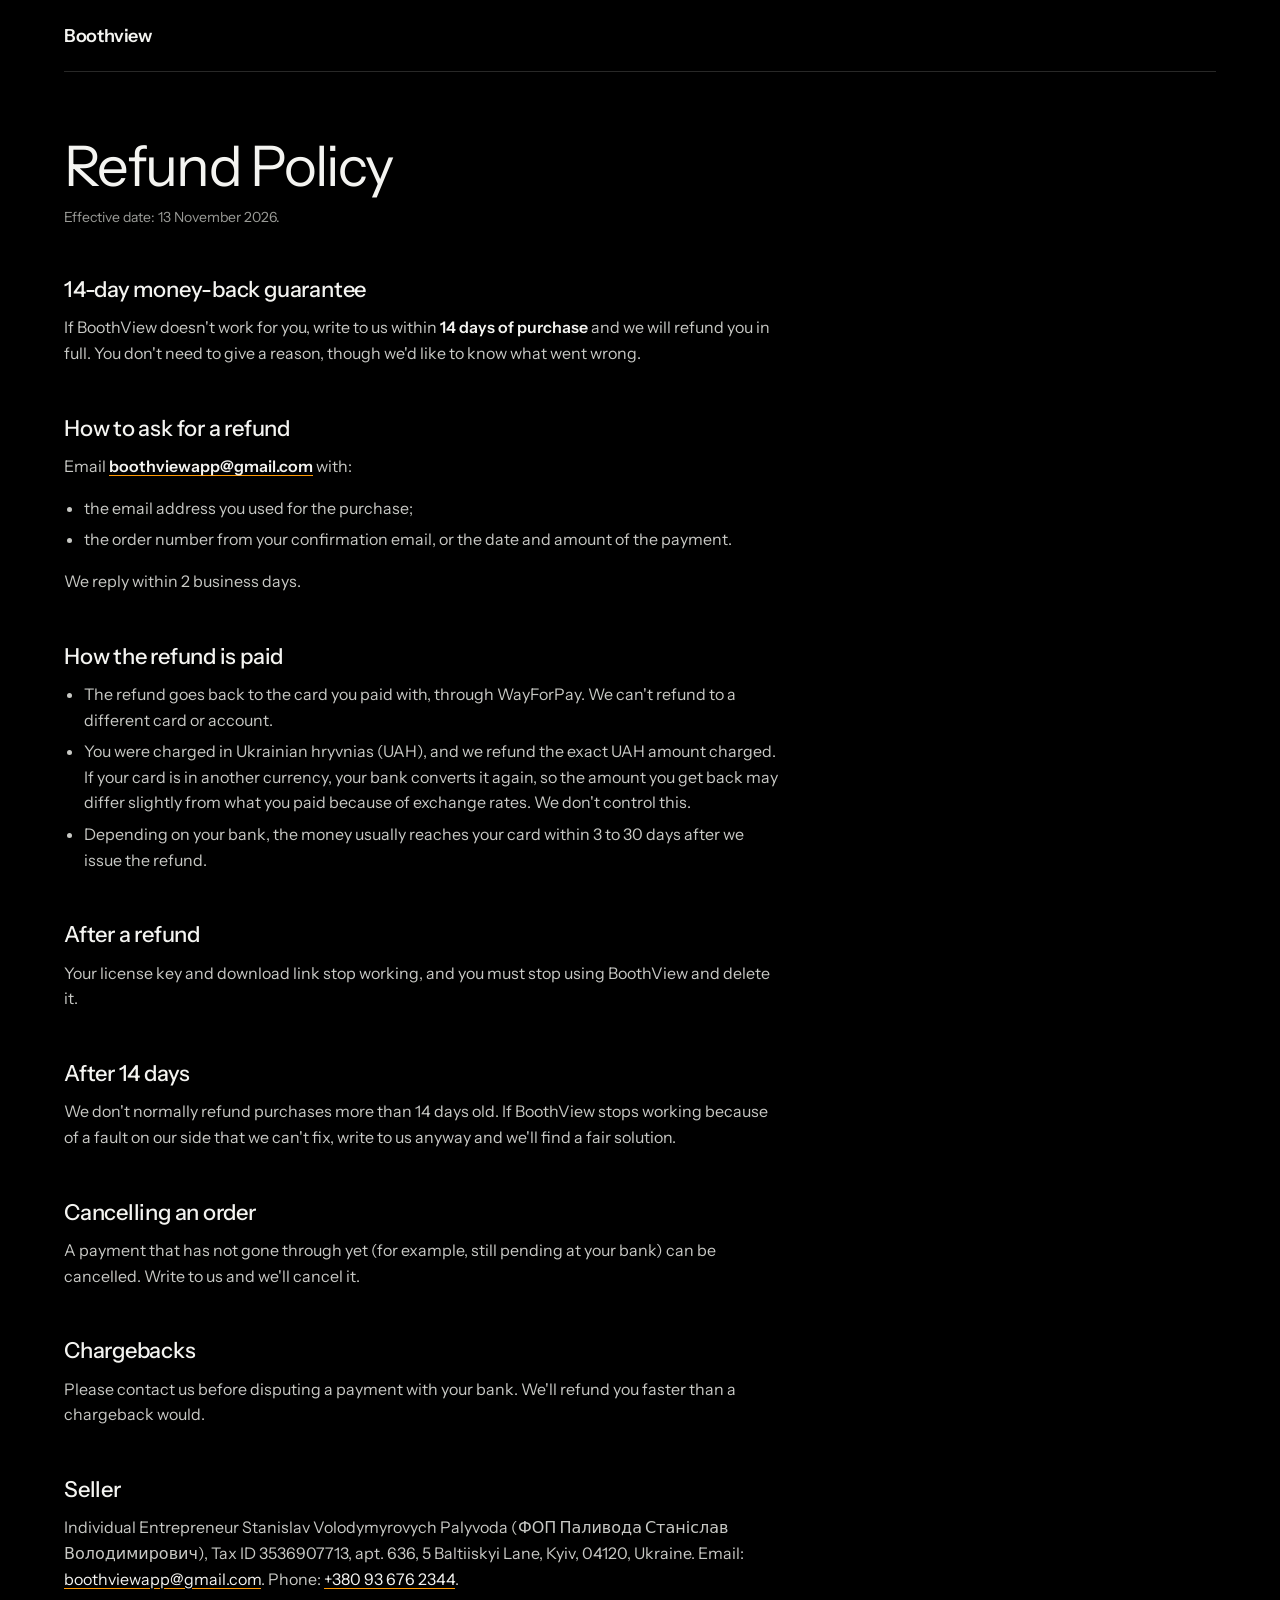
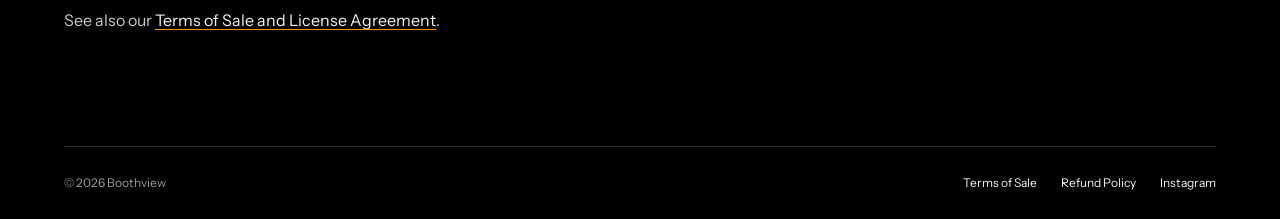
==== refund/index.html @ 2a2c098f "Terms of Sale and Refund Policy pages, footer links Co-Authored-By: Claude Opus 5.5 <noreply@anthrop" ====
<!doctype html>
<html lang="en">
<head>
<meta charset="utf-8">
<meta name="viewport" content="width=device-width, initial-scale=1">
<title>Refund Policy · Boothview</title>
<meta name="description" content="BoothView refund policy: 14-day money-back guarantee.">
<link rel="canonical" href="https://boothview.app/refund/">
<link rel="icon" href="/favicon.svg" type="image/svg+xml">
<link rel="apple-touch-icon" href="/apple-touch-icon.png">
<meta property="og:type" content="website">
<meta property="og:site_name" content="Boothview">
<meta property="og:title" content="Refund Policy · Boothview">
<meta property="og:url" content="https://boothview.app/refund/">
<meta property="og:image" content="https://boothview.app/og.png?v=2">
<meta name="twitter:card" content="summary_large_image">
<link rel="preconnect" href="https://fonts.googleapis.com">
<link rel="preconnect" href="https://fonts.gstatic.com" crossorigin>
<link rel="stylesheet" href="https://fonts.googleapis.com/css2?family=Instrument+Sans:wght@400;500;600&display=swap">
<link rel="stylesheet" href="/legal.css">
</head>
<body>
<header><a class="wm" href="/">Boothview</a></header>
<main>
<h1>Refund Policy</h1>
<p class="meta">Effective date: 13 November 2026.</p>

<h2>14-day money-back guarantee</h2>
<p>If BoothView doesn't work for you, write to us within <strong>14 days of purchase</strong> and we will refund you in full. You don't need to give a reason, though we'd like to know what went wrong.</p>

<h2>How to ask for a refund</h2>
<p>Email <strong><a href="mailto:boothviewapp@gmail.com">boothviewapp@gmail.com</a></strong> with:</p>
<ul>
  <li>the email address you used for the purchase;</li>
  <li>the order number from your confirmation email, or the date and amount of the payment.</li>
</ul>
<p>We reply within 2 business days.</p>

<h2>How the refund is paid</h2>
<ul>
  <li>The refund goes back to the card you paid with, through WayForPay. We can't refund to a different card or account.</li>
  <li>You were charged in Ukrainian hryvnias (UAH), and we refund the exact UAH amount charged. If your card is in another currency, your bank converts it again, so the amount you get back may differ slightly from what you paid because of exchange rates. We don't control this.</li>
  <li>Depending on your bank, the money usually reaches your card within 3 to 30 days after we issue the refund.</li>
</ul>

<h2>After a refund</h2>
<p>Your license key and download link stop working, and you must stop using BoothView and delete it.</p>

<h2>After 14 days</h2>
<p>We don't normally refund purchases more than 14 days old. If BoothView stops working because of a fault on our side that we can't fix, write to us anyway and we'll find a fair solution.</p>

<h2>Cancelling an order</h2>
<p>A payment that has not gone through yet (for example, still pending at your bank) can be cancelled. Write to us and we'll cancel it.</p>

<h2>Chargebacks</h2>
<p>Please contact us before disputing a payment with your bank. We'll refund you faster than a chargeback would.</p>

<h2>Seller</h2>
<p>Individual Entrepreneur Stanislav Volodymyrovych Palyvoda (ФОП Паливода Станіслав Володимирович), Tax ID 3536907713, apt. 636, 5 Baltiiskyi Lane, Kyiv, 04120, Ukraine. Email: <a href="mailto:boothviewapp@gmail.com">boothviewapp@gmail.com</a>. Phone: <a href="tel:+380936762344">+380 93 676 2344</a>.</p>

<p>See also our <a href="/terms/">Terms of Sale and License Agreement</a>.</p>
</main>
<footer>
  <span>© 2026 Boothview</span>
  <nav aria-label="Footer"><a href="/terms/">Terms of Sale</a><a href="/refund/" aria-current="page">Refund Policy</a><a href="https://instagram.com/boothviewapp" rel="me noopener" target="_blank">Instagram</a></nav>
</footer>
</body>
</html>
---- legal.css ----
/* terms and refund pages: same tokens as the home page */
:root {
  --black: #000;
  --fg: #f4f4f1;
  --dim: #9a9b97;
  --soft: #c8c9c5;
  --rule: rgba(244, 244, 241, .16);
  --accent: #ff9902;
  --sans: "Instrument Sans", system-ui, sans-serif;
  --pad: clamp(16px, 5vw, 64px);
  color-scheme: dark;
}
* { box-sizing: border-box; }
body { margin: 0; padding: 0 var(--pad); background: var(--black); color: var(--soft); font: 400 16px/1.6 var(--sans); -webkit-font-smoothing: antialiased; }
header, footer { display: flex; align-items: center; justify-content: space-between; gap: 16px; }
header { height: 72px; border-bottom: 1px solid var(--rule); }
.wm { font: 600 18px/1 var(--sans); letter-spacing: -.02em; color: var(--fg); text-decoration: none; }
main { max-width: 720px; padding: 64px 0 96px; }
h1 { margin: 0 0 8px; font: 400 clamp(36px, 6vw, 56px)/1.1 var(--sans); letter-spacing: -.03em; color: var(--fg); }
h2 { margin: 48px 0 12px; font: 500 22px/1.25 var(--sans); letter-spacing: -.01em; color: var(--fg); }
.meta { margin: 0 0 32px; font-size: 14px; color: var(--dim); }
p, ul { margin: 0 0 16px; }
ul { padding-left: 20px; }
li { margin-bottom: 6px; }
strong { color: var(--fg); font-weight: 600; }
a { color: var(--fg); text-decoration: underline; text-decoration-color: var(--accent); text-underline-offset: 3px; }
a:hover { color: var(--accent); }
a:focus-visible { outline: 2px solid var(--accent); outline-offset: 3px; border-radius: 4px; }
table { width: 100%; border-collapse: collapse; margin: 0 0 16px; }
th, td { padding: 12px 0; border-bottom: 1px solid var(--rule); text-align: left; vertical-align: top; }
th { width: 34%; padding-right: 16px; color: var(--fg); font-weight: 600; }
@media (max-width: 560px) { th, td { display: block; width: auto; } th { padding-bottom: 0; border: 0; } }
footer { flex-wrap: wrap; min-height: 72px; padding: 14px 0; border-top: 1px solid var(--rule); font-size: 12px; color: var(--dim); }
footer nav { display: flex; flex-wrap: wrap; gap: 0 24px; }
footer a { display: inline-flex; align-items: center; min-height: 44px; color: var(--fg); text-decoration: none; }
footer a:hover { color: var(--accent); }
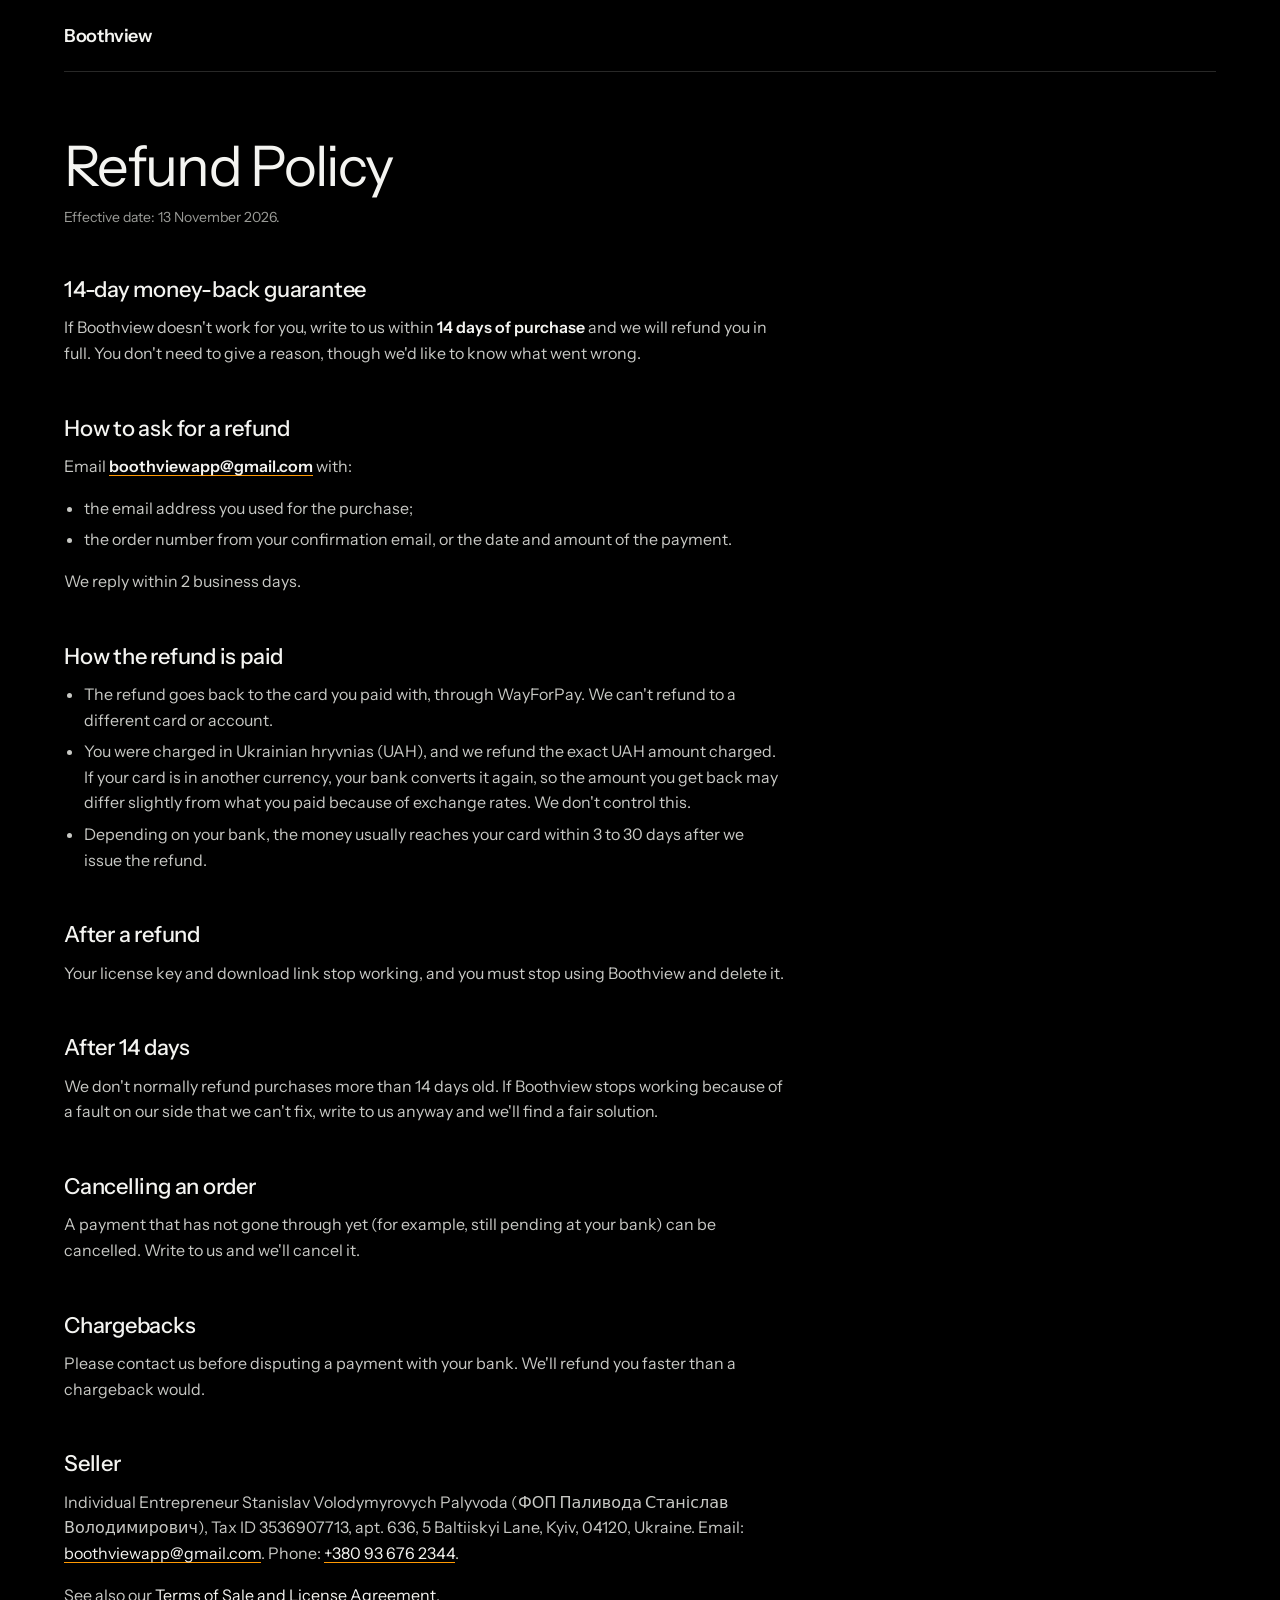
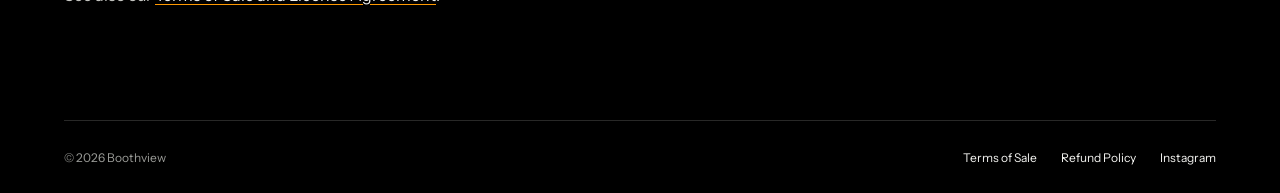
==== commit 226a3234: "Spell the name Boothview everywhere Co-Authored-By: Claude Opus 5.5 <noreply@anthropic.com>" ====
--- a/refund/index.html
+++ b/refund/index.html
@@ -4,7 +4,7 @@
 <meta charset="utf-8">
 <meta name="viewport" content="width=device-width, initial-scale=1">
 <title>Refund Policy · Boothview</title>
-<meta name="description" content="BoothView refund policy: 14-day money-back guarantee.">
+<meta name="description" content="Boothview refund policy: 14-day money-back guarantee.">
 <link rel="canonical" href="https://boothview.app/refund/">
 <link rel="icon" href="/favicon.svg" type="image/svg+xml">
 <link rel="apple-touch-icon" href="/apple-touch-icon.png">
@@ -26,7 +26,7 @@
 <p class="meta">Effective date: 13 November 2026.</p>
 
 <h2>14-day money-back guarantee</h2>
-<p>If BoothView doesn't work for you, write to us within <strong>14 days of purchase</strong> and we will refund you in full. You don't need to give a reason, though we'd like to know what went wrong.</p>
+<p>If Boothview doesn't work for you, write to us within <strong>14 days of purchase</strong> and we will refund you in full. You don't need to give a reason, though we'd like to know what went wrong.</p>
 
 <h2>How to ask for a refund</h2>
 <p>Email <strong><a href="mailto:boothviewapp@gmail.com">boothviewapp@gmail.com</a></strong> with:</p>
@@ -44,10 +44,10 @@
 </ul>
 
 <h2>After a refund</h2>
-<p>Your license key and download link stop working, and you must stop using BoothView and delete it.</p>
+<p>Your license key and download link stop working, and you must stop using Boothview and delete it.</p>
 
 <h2>After 14 days</h2>
-<p>We don't normally refund purchases more than 14 days old. If BoothView stops working because of a fault on our side that we can't fix, write to us anyway and we'll find a fair solution.</p>
+<p>We don't normally refund purchases more than 14 days old. If Boothview stops working because of a fault on our side that we can't fix, write to us anyway and we'll find a fair solution.</p>
 
 <h2>Cancelling an order</h2>
 <p>A payment that has not gone through yet (for example, still pending at your bank) can be cancelled. Write to us and we'll cancel it.</p>
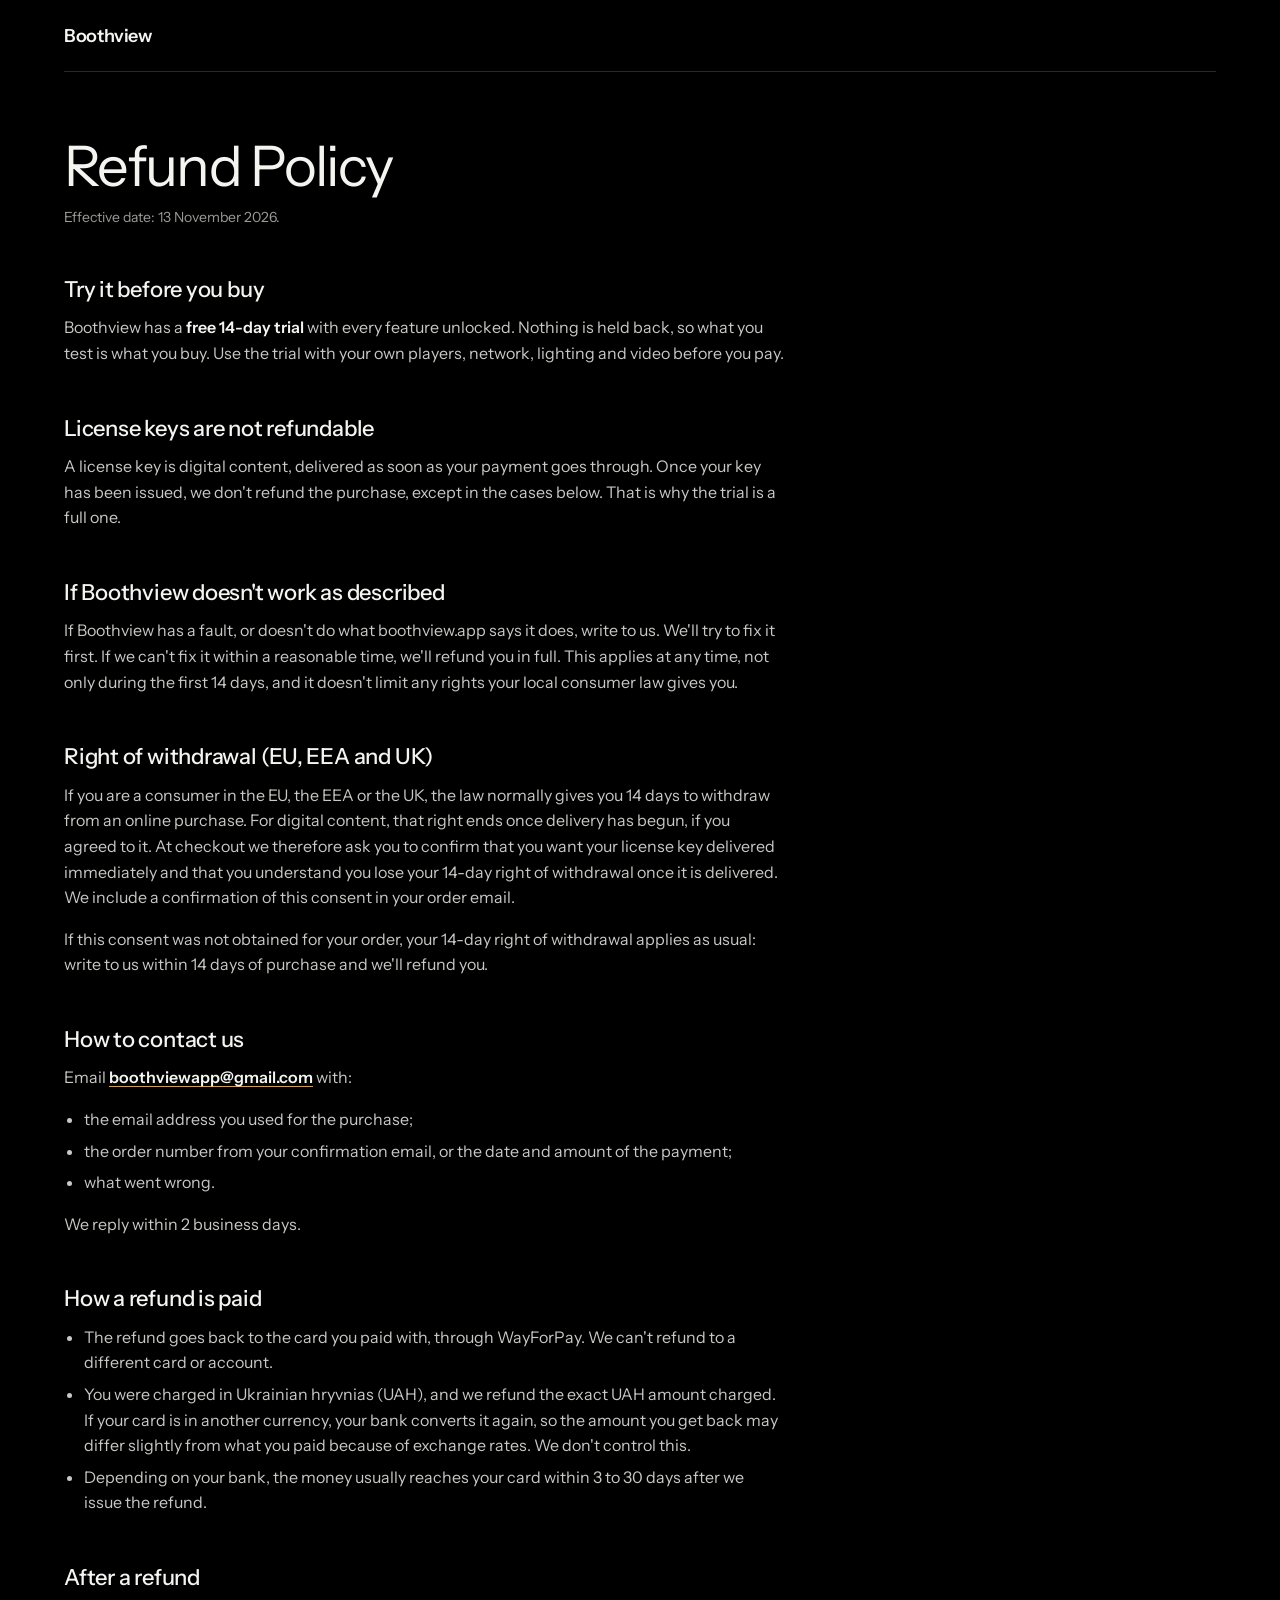
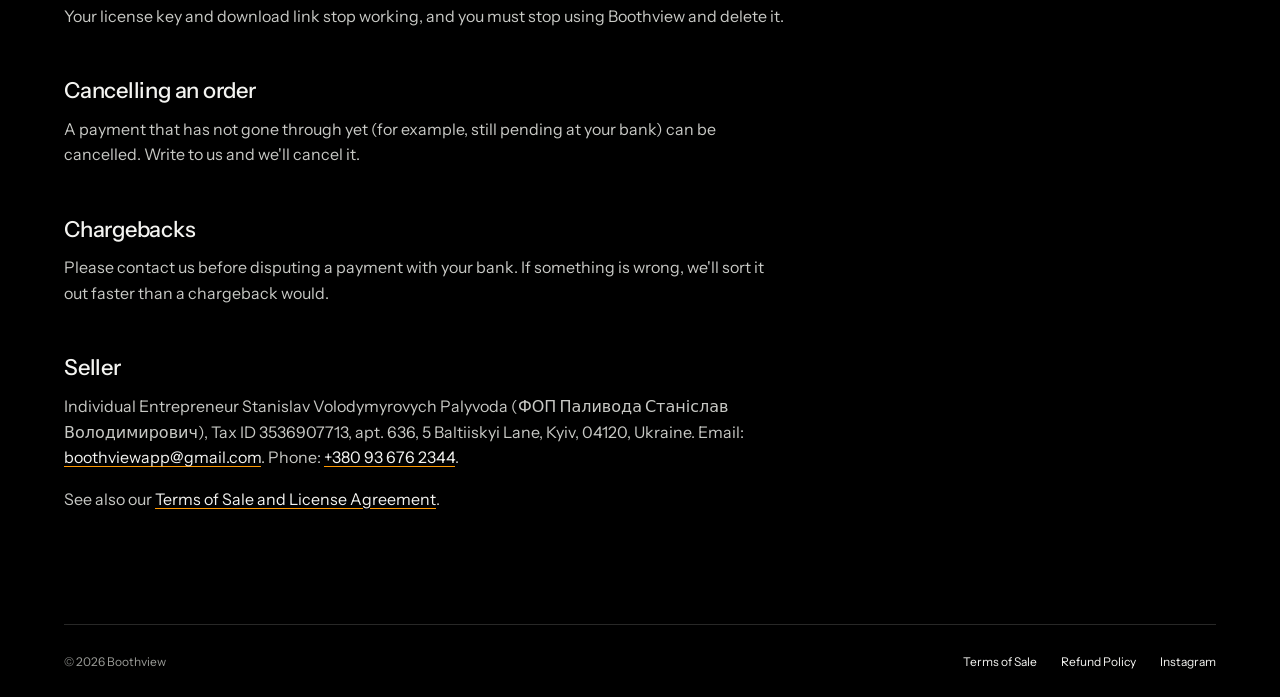
==== commit 01aee81a: "Refund policy: free 14-day trial, no refunds once key issued, EU/UK waiver Co-Authored-By: Claude Op" ====
--- a/refund/index.html
+++ b/refund/index.html
@@ -4,7 +4,7 @@
 <meta charset="utf-8">
 <meta name="viewport" content="width=device-width, initial-scale=1">
 <title>Refund Policy · Boothview</title>
-<meta name="description" content="Boothview refund policy: 14-day money-back guarantee.">
+<meta name="description" content="Boothview refund policy: free 14-day trial, license keys not refundable once issued.">
 <link rel="canonical" href="https://boothview.app/refund/">
 <link rel="icon" href="/favicon.svg" type="image/svg+xml">
 <link rel="apple-touch-icon" href="/apple-touch-icon.png">
@@ -25,18 +25,29 @@
 <h1>Refund Policy</h1>
 <p class="meta">Effective date: 13 November 2026.</p>
 
-<h2>14-day money-back guarantee</h2>
-<p>If Boothview doesn't work for you, write to us within <strong>14 days of purchase</strong> and we will refund you in full. You don't need to give a reason, though we'd like to know what went wrong.</p>
+<h2>Try it before you buy</h2>
+<p>Boothview has a <strong>free 14-day trial</strong> with every feature unlocked. Nothing is held back, so what you test is what you buy. Use the trial with your own players, network, lighting and video before you pay.</p>
 
-<h2>How to ask for a refund</h2>
+<h2>License keys are not refundable</h2>
+<p>A license key is digital content, delivered as soon as your payment goes through. Once your key has been issued, we don't refund the purchase, except in the cases below. That is why the trial is a full one.</p>
+
+<h2>If Boothview doesn't work as described</h2>
+<p>If Boothview has a fault, or doesn't do what boothview.app says it does, write to us. We'll try to fix it first. If we can't fix it within a reasonable time, we'll refund you in full. This applies at any time, not only during the first 14 days, and it doesn't limit any rights your local consumer law gives you.</p>
+
+<h2>Right of withdrawal (EU, EEA and UK)</h2>
+<p>If you are a consumer in the EU, the EEA or the UK, the law normally gives you 14 days to withdraw from an online purchase. For digital content, that right ends once delivery has begun, if you agreed to it. At checkout we therefore ask you to confirm that you want your license key delivered immediately and that you understand you lose your 14-day right of withdrawal once it is delivered. We include a confirmation of this consent in your order email.</p>
+<p>If this consent was not obtained for your order, your 14-day right of withdrawal applies as usual: write to us within 14 days of purchase and we'll refund you.</p>
+
+<h2>How to contact us</h2>
 <p>Email <strong><a href="mailto:boothviewapp@gmail.com">boothviewapp@gmail.com</a></strong> with:</p>
 <ul>
   <li>the email address you used for the purchase;</li>
-  <li>the order number from your confirmation email, or the date and amount of the payment.</li>
+  <li>the order number from your confirmation email, or the date and amount of the payment;</li>
+  <li>what went wrong.</li>
 </ul>
 <p>We reply within 2 business days.</p>
 
-<h2>How the refund is paid</h2>
+<h2>How a refund is paid</h2>
 <ul>
   <li>The refund goes back to the card you paid with, through WayForPay. We can't refund to a different card or account.</li>
   <li>You were charged in Ukrainian hryvnias (UAH), and we refund the exact UAH amount charged. If your card is in another currency, your bank converts it again, so the amount you get back may differ slightly from what you paid because of exchange rates. We don't control this.</li>
@@ -46,14 +57,11 @@
 <h2>After a refund</h2>
 <p>Your license key and download link stop working, and you must stop using Boothview and delete it.</p>
 
-<h2>After 14 days</h2>
-<p>We don't normally refund purchases more than 14 days old. If Boothview stops working because of a fault on our side that we can't fix, write to us anyway and we'll find a fair solution.</p>
-
 <h2>Cancelling an order</h2>
 <p>A payment that has not gone through yet (for example, still pending at your bank) can be cancelled. Write to us and we'll cancel it.</p>
 
 <h2>Chargebacks</h2>
-<p>Please contact us before disputing a payment with your bank. We'll refund you faster than a chargeback would.</p>
+<p>Please contact us before disputing a payment with your bank. If something is wrong, we'll sort it out faster than a chargeback would.</p>
 
 <h2>Seller</h2>
 <p>Individual Entrepreneur Stanislav Volodymyrovych Palyvoda (ФОП Паливода Станіслав Володимирович), Tax ID 3536907713, apt. 636, 5 Baltiiskyi Lane, Kyiv, 04120, Ukraine. Email: <a href="mailto:boothviewapp@gmail.com">boothviewapp@gmail.com</a>. Phone: <a href="tel:+380936762344">+380 93 676 2344</a>.</p>
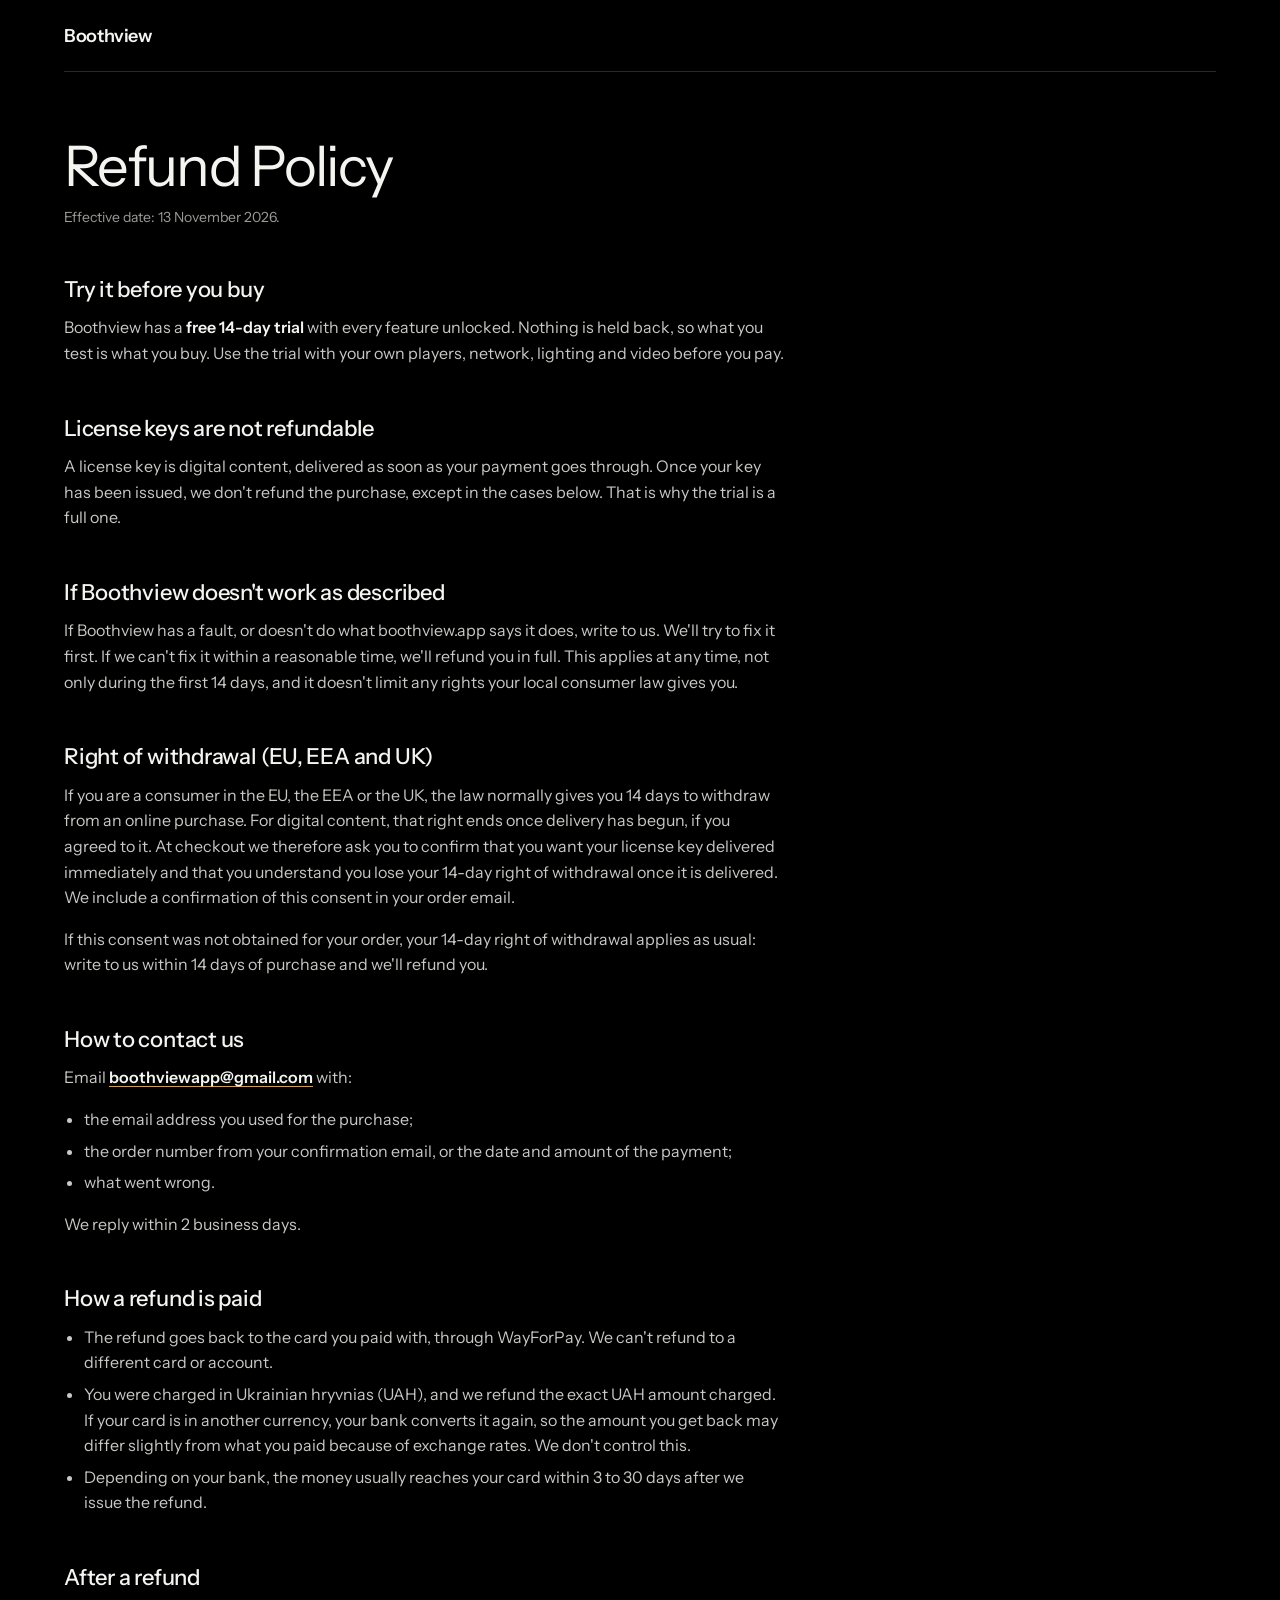
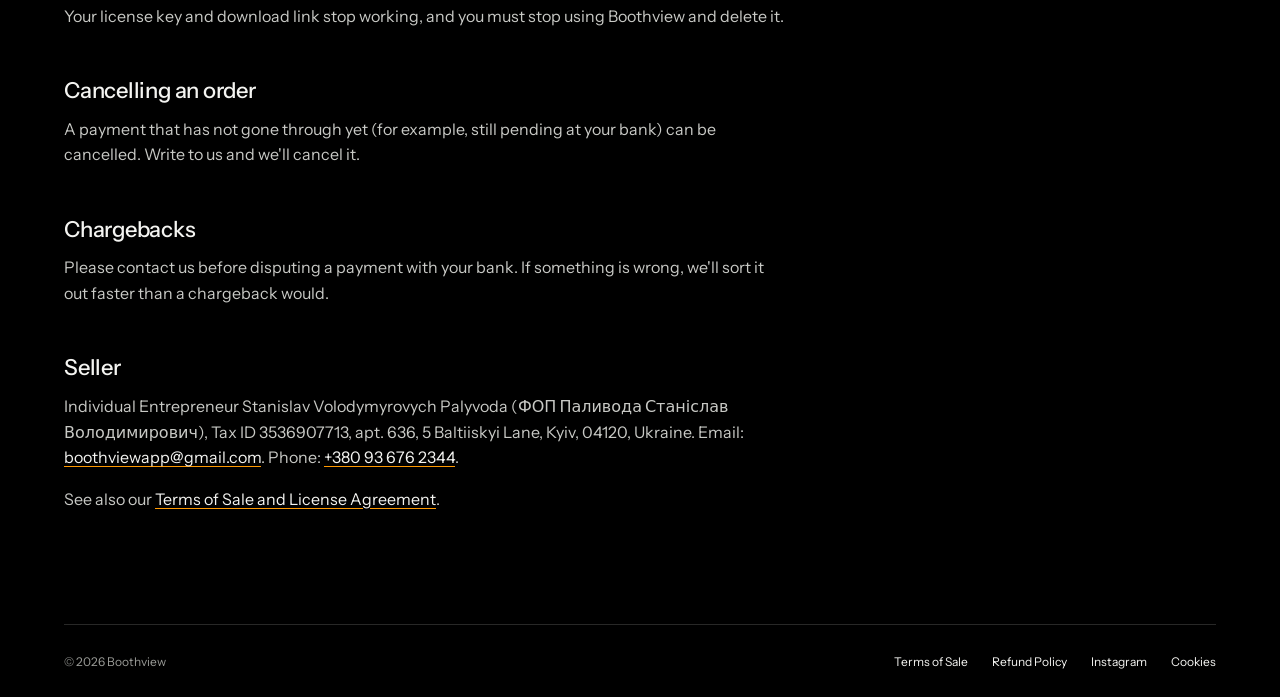
==== commit de99f416: "Cookie consent banner: Google Consent Mode v2 and Meta Pixel consent Co-Authored-By: Claude Opus 5.5" ====
--- a/refund/index.html
+++ b/refund/index.html
@@ -18,6 +18,30 @@
 <link rel="preconnect" href="https://fonts.gstatic.com" crossorigin>
 <link rel="stylesheet" href="https://fonts.googleapis.com/css2?family=Instrument+Sans:wght@400;500;600&display=swap">
 <link rel="stylesheet" href="/legal.css">
+<script src="/consent.js"></script>
+<!-- Google tag -->
+<script async src="https://www.googletagmanager.com/gtm.js?id=GTM-5FZZG85G"></script>
+<script>
+  window.dataLayer = window.dataLayer || [];
+  function gtag(){dataLayer.push(arguments);}
+  gtag('js', new Date());
+</script>
+<!-- End Google tag -->
+<!-- Meta Pixel Code -->
+<script>
+!function(f,b,e,v,n,t,s)
+{if(f.fbq)return;n=f.fbq=function(){n.callMethod?
+n.callMethod.apply(n,arguments):n.queue.push(arguments)};
+if(!f._fbq)f._fbq=n;n.push=n;n.loaded=!0;n.version='2.0';
+n.queue=[];t=b.createElement(e);t.async=!0;
+t.src=v;s=b.getElementsByTagName(e)[0];
+s.parentNode.insertBefore(t,s)}(window, document,'script',
+'https://connect.facebook.net/en_US/fbevents.js');
+fbq('consent', window.bvConsentGranted ? 'grant' : 'revoke');
+fbq('init', '1672714070912982');
+fbq('track', 'PageView');
+</script>
+<!-- End Meta Pixel Code -->
 </head>
 <body>
 <header><a class="wm" href="/">Boothview</a></header>
@@ -70,7 +94,7 @@
 </main>
 <footer>
   <span>© 2026 Boothview</span>
-  <nav aria-label="Footer"><a href="/terms/">Terms of Sale</a><a href="/refund/" aria-current="page">Refund Policy</a><a href="https://instagram.com/boothviewapp" rel="me noopener" target="_blank">Instagram</a></nav>
+  <nav aria-label="Footer"><a href="/terms/">Terms of Sale</a><a href="/refund/" aria-current="page">Refund Policy</a><a href="https://instagram.com/boothviewapp" rel="me noopener" target="_blank">Instagram</a><a href="#cookies" onclick="bvCookieSettings();return false">Cookies</a></nav>
 </footer>
 </body>
 </html>
